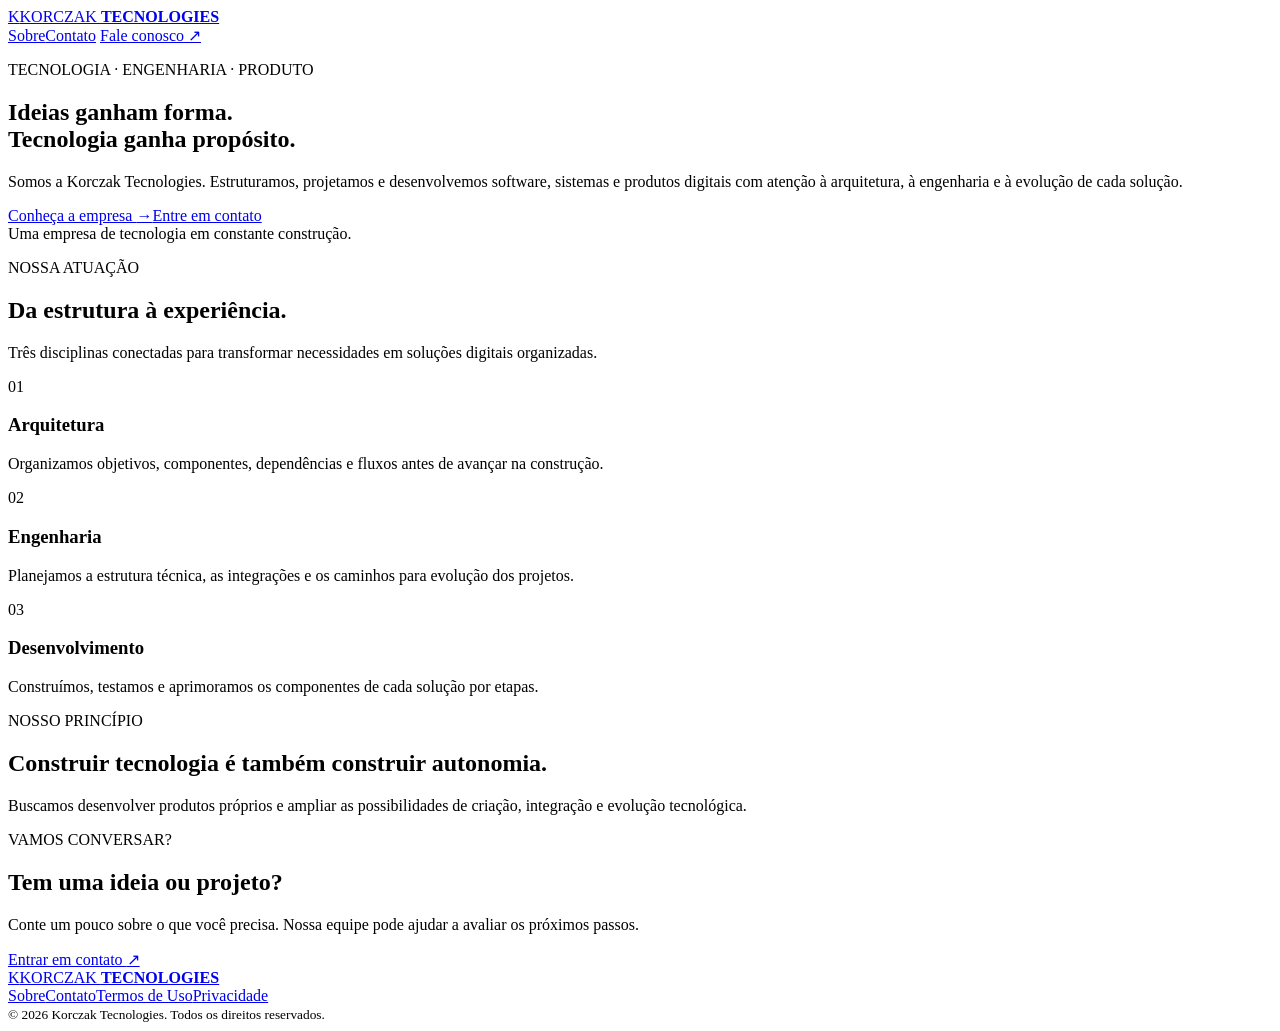
==== index.html @ f7bdce9f "Create institutional website and legal documents" ====
<!doctype html>
<html lang="pt-BR">
<head>
  <meta charset="utf-8">
  <meta name="viewport" content="width=device-width, initial-scale=1">
  <meta name="theme-color" content="#09090d">
  <meta name="description" content="Korczak Tecnologies — arquitetura, engenharia e desenvolvimento de software e produtos digitais.">
  <title>Korczak Tecnologies — Tecnologia em construção</title>
  <link rel="stylesheet" href="assets/styles.css">
</head>
<body>
  <header class="site-header">
    <a class="brand" href="index.html" aria-label="Korczak Tecnologies, início"><span class="brand-mark">K</span><span>KORCZAK <b>TECNOLOGIES</b></span></a>
    <nav aria-label="Navegação principal">
      <a href="sobre.html">Sobre</a><a href="contato.html">Contato</a>
      <a class="nav-cta" href="contato.html">Fale conosco <span aria-hidden="true">↗</span></a>
    </nav>
  </header>
  <main>
    <section class="hero wrap">
      <p class="eyebrow">TECNOLOGIA · ENGENHARIA · PRODUTO</p>
      <h1>Ideias ganham forma.<br><span>Tecnologia ganha propósito.</span></h1>
      <p class="hero-copy">Somos a Korczak Tecnologies. Estruturamos, projetamos e desenvolvemos software, sistemas e produtos digitais com atenção à arquitetura, à engenharia e à evolução de cada solução.</p>
      <div class="actions"><a class="button primary" href="sobre.html">Conheça a empresa <span aria-hidden="true">→</span></a><a class="button secondary" href="contato.html">Entre em contato</a></div>
      <div class="hero-note"><span class="dot"></span> Uma empresa de tecnologia em constante construção.</div>
    </section>
    <section class="section wrap">
      <div class="section-heading"><p class="eyebrow">NOSSA ATUAÇÃO</p><h2>Da estrutura à experiência.</h2><p>Três disciplinas conectadas para transformar necessidades em soluções digitais organizadas.</p></div>
      <div class="cards">
        <article class="card"><span class="card-number">01</span><h3>Arquitetura</h3><p>Organizamos objetivos, componentes, dependências e fluxos antes de avançar na construção.</p></article>
        <article class="card"><span class="card-number">02</span><h3>Engenharia</h3><p>Planejamos a estrutura técnica, as integrações e os caminhos para evolução dos projetos.</p></article>
        <article class="card"><span class="card-number">03</span><h3>Desenvolvimento</h3><p>Construímos, testamos e aprimoramos os componentes de cada solução por etapas.</p></article>
      </div>
    </section>
    <section class="statement"><div class="wrap statement-inner"><p class="eyebrow">NOSSO PRINCÍPIO</p><h2>Construir tecnologia é também construir autonomia.</h2><p>Buscamos desenvolver produtos próprios e ampliar as possibilidades de criação, integração e evolução tecnológica.</p></div></section>
    <section class="section wrap closing"><div><p class="eyebrow">VAMOS CONVERSAR?</p><h2>Tem uma ideia ou projeto?</h2><p>Conte um pouco sobre o que você precisa. Nossa equipe pode ajudar a avaliar os próximos passos.</p></div><a class="button primary" href="contato.html">Entrar em contato <span aria-hidden="true">↗</span></a></section>
  </main>
  <footer class="site-footer"><div class="wrap footer-inner"><a class="brand" href="index.html"><span class="brand-mark">K</span><span>KORCZAK <b>TECNOLOGIES</b></span></a><div class="footer-links"><a href="sobre.html">Sobre</a><a href="contato.html">Contato</a><a href="termos.html">Termos de Uso</a><a href="privacidade.html">Privacidade</a></div><small>© <span id="year">2026</span> Korczak Tecnologies. Todos os direitos reservados.</small></div></footer>
  <script>document.getElementById("year").textContent=new Date().getFullYear();</script>
</body>
</html>
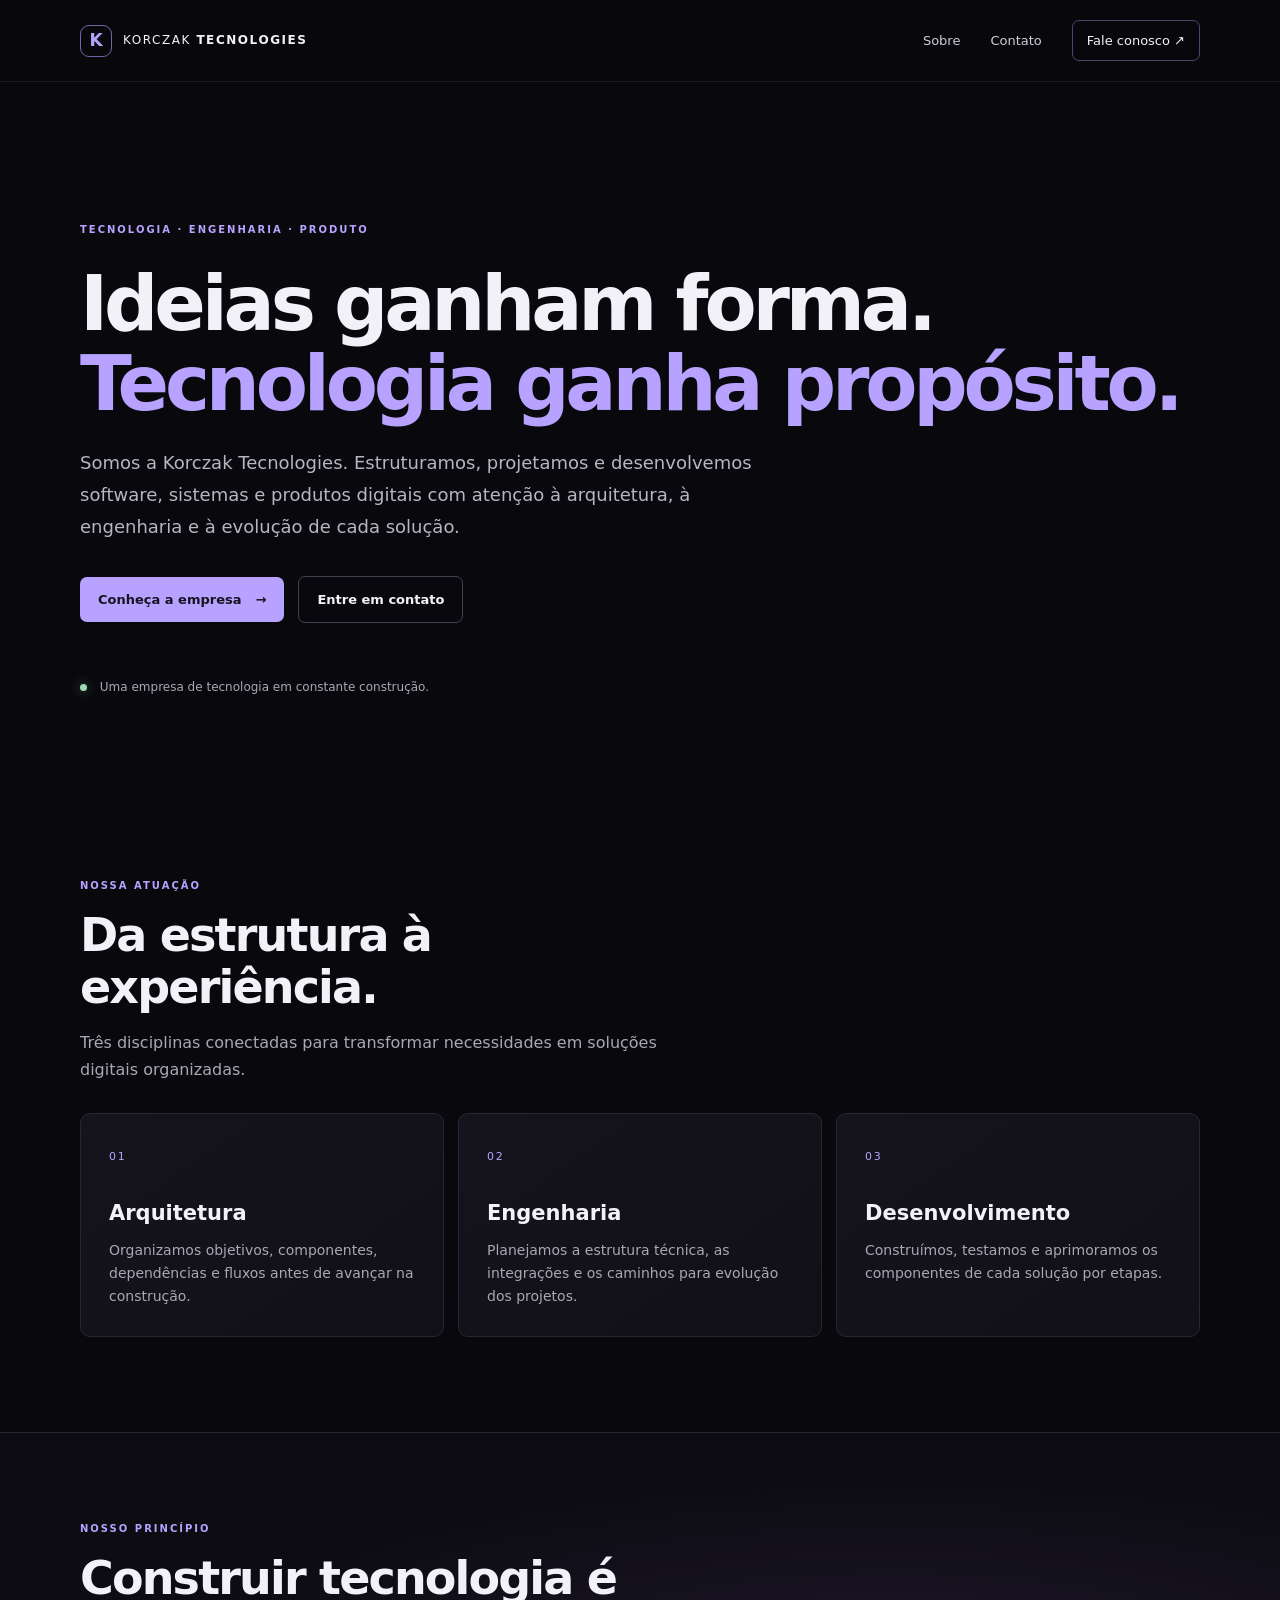
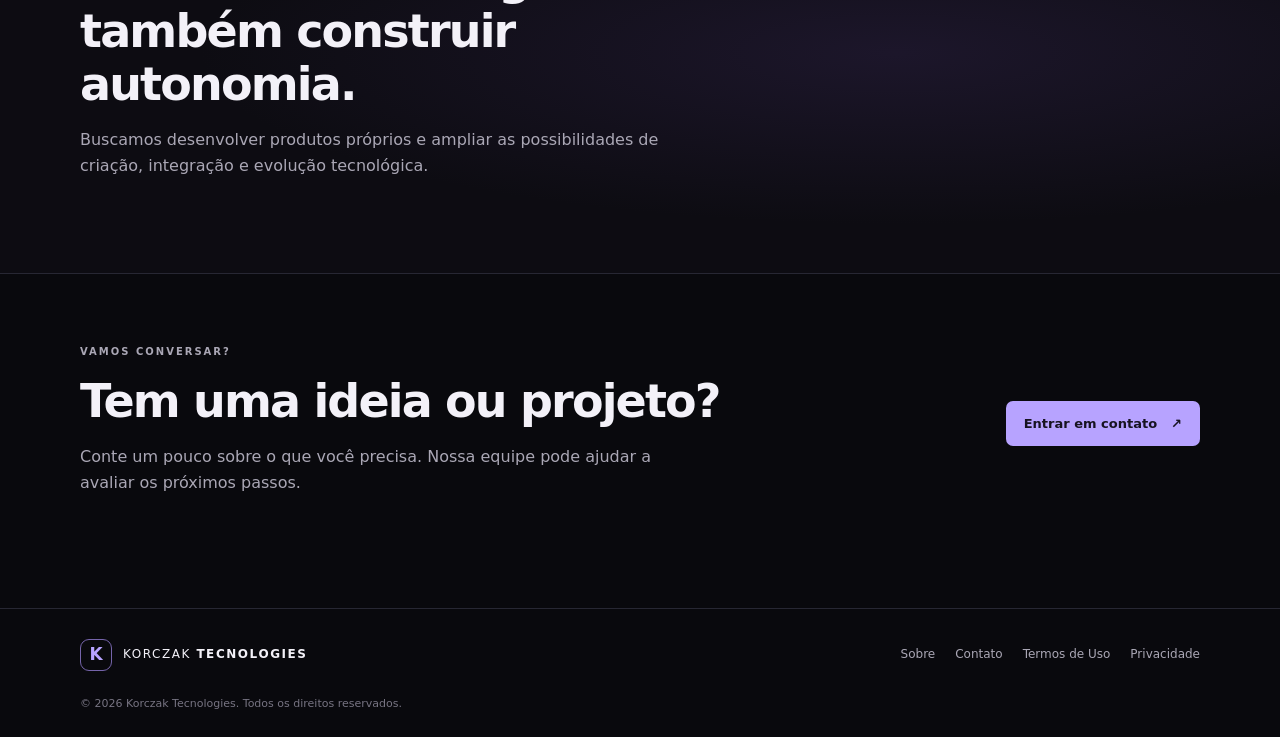
==== commit ab1b3dbb: "Add Google AdSense script to page head" ====
--- a/index.html
+++ b/index.html
@@ -1,6 +1,8 @@
 <!doctype html>
 <html lang="pt-BR">
 <head>
+  <script async src="https://pagead2.googlesyndication.com/pagead/js/adsbygoogle.js?client=ca-pub-9499827609721662"
+    crossorigin="anonymous"></script>
   <meta charset="utf-8">
   <meta name="viewport" content="width=device-width, initial-scale=1">
   <meta name="theme-color" content="#09090d">
--- a/assets/styles.css
+++ b/assets/styles.css
@@ -0,0 +1 @@
+:root{color-scheme:dark;--bg:#09090d;--panel:#111118;--line:#272733;--text:#f3f1f8;--muted:#aaa7b5;--accent:#b7a3ff;--accent2:#8d73e8;--max:1120px}*{box-sizing:border-box}html{scroll-behavior:smooth}body{margin:0;background:var(--bg);color:var(--text);font-family:Inter,ui-sans-serif,system-ui,-apple-system,BlinkMacSystemFont,"Segoe UI",sans-serif;line-height:1.65}a{color:inherit;text-decoration:none}a:hover{color:var(--accent)}.wrap{width:min(var(--max),calc(100% - 48px));margin-inline:auto}.site-header{height:82px;padding:0 max(24px,calc((100vw - var(--max))/2));display:flex;align-items:center;justify-content:space-between;border-bottom:1px solid rgba(255,255,255,.08);background:rgba(9,9,13,.88);position:sticky;top:0;z-index:10;backdrop-filter:blur(18px)}.brand{display:inline-flex;align-items:center;gap:11px;font-size:12px;letter-spacing:.13em;font-weight:500}.brand b{font-weight:800}.brand-mark{width:32px;height:32px;display:grid;place-items:center;border:1px solid #7564aa;border-radius:9px;color:var(--accent);font-size:17px;font-weight:800;letter-spacing:0}.site-header nav{display:flex;align-items:center;gap:30px;font-size:13px;color:#d0cdd8}.nav-cta{border:1px solid #51456f;border-radius:7px;padding:9px 14px;color:var(--text)}.hero{padding-top:130px;padding-bottom:110px;min-height:610px}.eyebrow{font-size:10px;letter-spacing:.2em;color:var(--accent);font-weight:700}.hero h1,.page h1{font-size:clamp(42px,7vw,76px);line-height:1.06;letter-spacing:-.055em;margin:25px 0 22px;font-weight:650}.hero h1 span,.page h1 span{color:var(--accent)}.hero-copy,.page-lead{max-width:690px;color:#b8b4c2;font-size:18px;line-height:1.8}.actions,.page-actions{display:flex;align-items:center;gap:14px;flex-wrap:wrap;margin-top:32px}.button{display:inline-flex;align-items:center;gap:14px;padding:12px 18px;border-radius:7px;font-size:13px;font-weight:650;transition:transform .2s,border-color .2s}.button:hover{transform:translateY(-2px)}.primary{background:var(--accent);color:#171321}.primary:hover{background:#c8baff;color:#171321}.secondary{border:1px solid #454151;color:var(--text)}.hero-note{margin-top:55px;color:var(--muted);font-size:12px}.dot{display:inline-block;width:7px;height:7px;border-radius:50%;background:#9bdbb1;margin-right:9px;box-shadow:0 0 12px #9bdbb177}.section{padding-top:60px;padding-bottom:95px}.section-heading{max-width:600px;margin-bottom:30px}.section-heading h2,.closing h2,.statement h2{font-size:clamp(30px,4vw,46px);line-height:1.15;letter-spacing:-.04em;margin:14px 0}.section-heading>p:last-child,.closing p,.statement p:last-child{color:var(--muted);max-width:600px}.cards{display:grid;grid-template-columns:repeat(3,1fr);gap:14px}.card,.contact-card{background:linear-gradient(145deg,#15141d,#101016);border:1px solid var(--line);border-radius:10px;padding:28px;min-height:210px}.card-number{color:var(--accent);font-size:11px;letter-spacing:.15em}.card h3,.contact-card h2{font-size:21px;margin:28px 0 8px}.card p,.contact-card p{font-size:14px;color:var(--muted);margin:0}.statement{border-block:1px solid var(--line);background:radial-gradient(ellipse at 70% 50%,#33254f66,transparent 55%),#0d0c12;padding:78px 0}.statement-inner{max-width:var(--max)}.statement h2{max-width:700px}.closing{display:flex;align-items:center;justify-content:space-between;gap:24px}.site-footer{border-top:1px solid var(--line);padding:30px 0 24px}.footer-inner{display:flex;align-items:center;justify-content:space-between;gap:24px;flex-wrap:wrap}.footer-links{display:flex;gap:20px;flex-wrap:wrap;font-size:12px;color:var(--muted)}.site-footer small{width:100%;font-size:11px;color:#777482}.page{padding-top:88px;padding-bottom:100px;min-height:68vh}.page h1{max-width:850px}.page-lead{margin-bottom:50px}.prose{max-width:790px;color:#c4c0cc}.prose h2{font-size:21px;color:var(--text);margin:36px 0 8px;letter-spacing:-.02em}.prose p,.prose li{font-size:15px;line-height:1.85}.prose ul{padding-left:22px}.prose a,.contact-card>a{color:var(--accent);text-decoration:underline;text-underline-offset:4px}.page-actions{margin-top:55px}.text-link{font-size:13px;color:var(--muted)}.contact-grid{display:grid;grid-template-columns:repeat(3,1fr);gap:14px}.contact-card{min-height:230px}.contact-card h2{margin:25px 0 8px}.contact-card>a{display:inline-block;margin-top:22px;font-size:14px;overflow-wrap:anywhere}.contact-label{font-size:10px;letter-spacing:.16em;color:var(--accent);font-weight:700}.contact-note{max-width:700px;color:#85818f;font-size:12px;margin-top:30px}.legal-page .prose{border-top:1px solid var(--line);padding-top:24px}.legal-date,.legal-source{color:#85818f;font-size:12px!important}.legal-source{border-top:1px solid var(--line);padding-top:18px;margin-top:35px}@media(max-width:760px){.site-header{height:70px;padding:0 20px}.site-header nav{gap:14px;font-size:12px}.site-header nav>a:first-child{display:none}.nav-cta{padding:8px 10px}.wrap{width:calc(100% - 40px)}.hero{padding-top:90px;padding-bottom:75px;min-height:0}.hero h1,.page h1{font-size:clamp(40px,12vw,62px)}.hero-copy,.page-lead{font-size:16px}.cards,.contact-grid{grid-template-columns:1fr}.card{min-height:0}.section{padding-top:45px;padding-bottom:65px}.statement{padding:60px 0}.closing{align-items:flex-start;flex-direction:column}.page{padding-top:65px}.footer-inner{align-items:flex-start;flex-direction:column}.footer-links{gap:14px}.prose h2{margin-top:30px}}@media(prefers-reduced-motion:reduce){html{scroll-behavior:auto}*,*::before,*::after{transition:none!important}}
